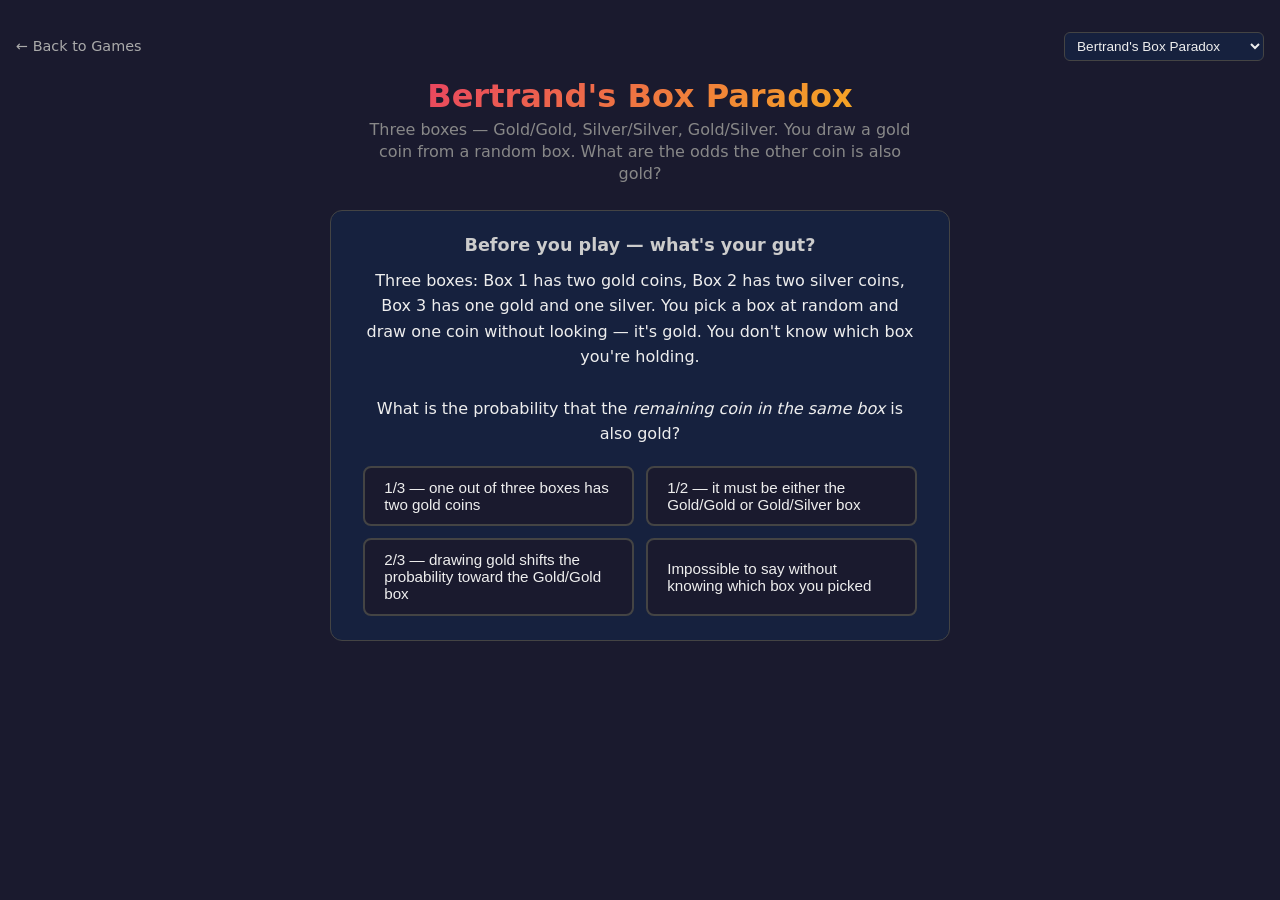
==== bertrands-box.html @ 999a2eb4 "Expand to full 11-game probability paradoxes site - Hub page (index.html) with card grid linking all" ====
<!DOCTYPE html>
<html lang="en">
<head>
  <meta charset="UTF-8">
  <meta name="viewport" content="width=device-width, initial-scale=1.0">
  <title>Bertrand's Box Paradox - Probability Paradoxes</title>
  <link rel="stylesheet" href="shared.css">
  <style>
    .boxes-container {
      display: flex;
      gap: 24px;
      justify-content: center;
      flex-wrap: wrap;
      margin-bottom: 1rem;
    }
    .box {
      width: 130px;
      height: 110px;
      background: linear-gradient(170deg, #2a2a4e, #1a1a36);
      border: 2px solid var(--border-mid);
      border-radius: 10px;
      position: relative;
      display: flex;
      align-items: flex-end;
      justify-content: center;
      gap: 12px;
      padding-bottom: 14px;
      transition: border-color 0.3s, box-shadow 0.3s, transform 0.2s;
    }
    .box .box-label {
      position: absolute;
      top: 6px;
      left: 0;
      right: 0;
      text-align: center;
      font-size: 0.65rem;
      color: var(--text-dim);
      text-transform: uppercase;
      letter-spacing: 1px;
    }
    .box .box-lid {
      position: absolute;
      top: 0;
      left: -1px;
      right: -1px;
      height: 28px;
      background: linear-gradient(170deg, #3a3a5e, #2a2a46);
      border-radius: 10px 10px 0 0;
      border-bottom: 1px solid var(--border-mid);
      transition: transform 0.4s ease, opacity 0.4s ease;
      transform-origin: top center;
      z-index: 2;
    }
    .box .box-lid .lid-label {
      position: absolute;
      bottom: 4px;
      left: 0;
      right: 0;
      text-align: center;
      font-size: 0.6rem;
      color: var(--text-dim);
      letter-spacing: 1px;
      text-transform: uppercase;
    }
    .box.revealed .box-lid {
      transform: perspective(200px) rotateX(-80deg);
      opacity: 0.5;
    }
    .box.selected {
      border-color: var(--accent-red);
      box-shadow: 0 0 20px rgba(233, 69, 96, 0.4);
      transform: translateY(-4px);
    }
    .box.dimmed {
      opacity: 0.35;
    }
    .coin {
      width: 36px;
      height: 36px;
      border-radius: 50%;
      position: relative;
      z-index: 1;
      transition: transform 0.5s ease, box-shadow 0.3s, opacity 0.3s;
      display: flex;
      align-items: center;
      justify-content: center;
      font-size: 0.7rem;
      font-weight: 700;
      color: rgba(0,0,0,0.4);
    }
    .coin.gold {
      background: radial-gradient(circle at 35% 35%, #f5d67b, #c9a84c, #a8862a);
      box-shadow: 0 2px 8px rgba(201, 168, 76, 0.5);
    }
    .coin.silver {
      background: radial-gradient(circle at 35% 35%, #d0d0d0, #aaaaaa, #888888);
      box-shadow: 0 2px 8px rgba(170, 170, 170, 0.4);
    }
    .coin.hidden {
      background: #333;
      box-shadow: none;
      color: transparent;
    }
    .coin.drawn {
      transform: translateY(-50px) scale(1.4);
      z-index: 10;
    }
    .coin.drawn.gold {
      box-shadow: 0 0 20px rgba(201, 168, 76, 0.7);
    }
    .coin.drawn.silver {
      box-shadow: 0 0 20px rgba(170, 170, 170, 0.6);
    }
    .coin.other-revealed {
      animation: coinReveal 0.5s ease-out;
    }
    @keyframes coinReveal {
      0% { transform: scale(0.5); opacity: 0; }
      60% { transform: scale(1.15); }
      100% { transform: scale(1); opacity: 1; }
    }

    .guess-buttons {
      display: flex;
      gap: 1rem;
      justify-content: center;
      margin: 1rem 0;
    }
    .guess-btn {
      padding: 0.6rem 1.8rem;
      border: 2px solid var(--border-mid);
      border-radius: 8px;
      background: var(--bg-card);
      color: var(--text-primary);
      font-size: 1rem;
      font-weight: 600;
      cursor: pointer;
      transition: all 0.2s;
    }
    .guess-btn:hover {
      transform: translateY(-2px);
    }
    .guess-btn.gold-guess {
      border-color: #c9a84c;
      color: #c9a84c;
    }
    .guess-btn.gold-guess:hover {
      background: rgba(201, 168, 76, 0.15);
      box-shadow: 0 4px 12px rgba(201, 168, 76, 0.3);
    }
    .guess-btn.silver-guess {
      border-color: #aaa;
      color: #aaa;
    }
    .guess-btn.silver-guess:hover {
      background: rgba(170, 170, 170, 0.1);
      box-shadow: 0 4px 12px rgba(170, 170, 170, 0.2);
    }

    .number-line {
      width: 100%;
      max-width: 400px;
      margin: 1rem auto;
      position: relative;
      height: 50px;
    }
    .number-line-track {
      position: absolute;
      top: 16px;
      left: 0;
      right: 0;
      height: 6px;
      background: var(--border-dark);
      border-radius: 3px;
    }
    .number-line-fill {
      height: 100%;
      border-radius: 3px;
      background: linear-gradient(90deg, var(--accent-red), var(--accent-gold));
      transition: width 0.5s ease;
    }
    .number-line-marker {
      position: absolute;
      top: 0;
      transform: translateX(-50%);
      text-align: center;
      font-size: 0.6rem;
      color: var(--text-dim);
    }
    .number-line-marker .marker-line {
      width: 1px;
      height: 10px;
      background: var(--text-dim);
      margin: 2px auto 0;
    }
    .number-line-indicator {
      position: absolute;
      top: 6px;
      transform: translateX(-50%);
      width: 14px;
      height: 14px;
      background: var(--accent-gold);
      border-radius: 50%;
      border: 2px solid #fff;
      box-shadow: 0 0 8px rgba(245, 166, 35, 0.6);
      transition: left 0.5s ease;
      z-index: 3;
    }
    .number-line-indicator .indicator-label {
      position: absolute;
      top: -18px;
      left: 50%;
      transform: translateX(-50%);
      font-size: 0.7rem;
      font-weight: 700;
      color: var(--accent-gold);
      white-space: nowrap;
    }
    .number-line-labels {
      position: absolute;
      bottom: 0;
      left: 0;
      right: 0;
      display: flex;
      justify-content: space-between;
      font-size: 0.6rem;
      color: var(--text-dim);
    }

    .silver-skip {
      text-align: center;
      color: var(--text-dim);
      font-size: 0.85rem;
      margin: 0.5rem 0;
      font-style: italic;
    }

    .result-flash {
      animation: flashResult 0.4s ease-out;
    }
    @keyframes flashResult {
      0% { transform: scale(0.8); opacity: 0; }
      60% { transform: scale(1.05); }
      100% { transform: scale(1); opacity: 1; }
    }

    .auto-progress {
      width: 100%;
      max-width: 350px;
      height: 5px;
      background: var(--border-dark);
      border-radius: 3px;
      margin: 0.5rem auto;
      overflow: hidden;
      display: none;
    }
    .auto-progress-fill {
      height: 100%;
      background: var(--accent-red);
      border-radius: 3px;
      transition: width 0.05s;
      width: 0;
    }
  </style>
</head>
<body>

<a href="index.html" class="back-link">&larr; Back to Games</a>
<h1>Bertrand's Box Paradox</h1>
<p class="subtitle">Three boxes — Gold/Gold, Silver/Silver, Gold/Silver. You draw a gold coin from a random box. What are the odds the other coin is also gold?</p>

<div class="quiz-panel" id="quizPanel">
  <h2>Before you play — what's your gut?</h2>
  <p class="quiz-question">
    Three boxes: Box 1 has two gold coins, Box 2 has two silver coins, Box 3 has one gold and one silver. You pick a box at random and draw one coin without looking — it's gold. You don't know which box you're holding.<br><br>
    What is the probability that the <em>remaining coin in the same box</em> is also gold?
  </p>
  <div class="quiz-options">
    <button class="quiz-btn" onclick="bertQuiz('a')">1/3 — one out of three boxes has two gold coins</button>
    <button class="quiz-btn" onclick="bertQuiz('b')">1/2 — it must be either the Gold/Gold or Gold/Silver box</button>
    <button class="quiz-btn" onclick="bertQuiz('c')">2/3 — drawing gold shifts the probability toward the Gold/Gold box</button>
    <button class="quiz-btn" onclick="bertQuiz('d')">Impossible to say without knowing which box you picked</button>
  </div>
  <div class="quiz-feedback" id="quizFeedback">
    <span id="quizFeedbackText"></span><br>
    <button class="quiz-continue" onclick="document.getElementById('quizPanel').style.display='none'; document.getElementById('gameSection').style.display='block';">Play and watch it converge &rarr;</button>
  </div>
</div>

<div id="gameSection" style="display:none;">
<div class="status" id="status">Three boxes, shuffled. Click a box to pick it!</div>

<div class="game-area" id="gameArea" style="flex-direction:column; align-items:center;">
  <div class="boxes-container" id="boxesContainer"></div>
  <div class="guess-buttons" id="guessButtons" style="display:none;">
    <button class="guess-btn gold-guess" onclick="makeGuess('gold')">Other is Gold</button>
    <button class="guess-btn silver-guess" onclick="makeGuess('silver')">Other is Silver</button>
  </div>
  <div class="silver-skip" id="silverSkip" style="display:none;"></div>
</div>

<div class="controls">
  <button class="btn-secondary" id="btnAuto" onclick="autoRun()">Auto-Run 500</button>
  <button class="btn-secondary btn-small" onclick="resetAllStats()">Reset Stats</button>
</div>

<div class="scoreboard">
  <div class="score-box">
    <div class="label">Gold Draws</div>
    <div class="value neutral" id="goldDraws">0</div>
  </div>
  <div class="score-box">
    <div class="label">Other was Gold</div>
    <div class="value win" id="otherGold">0</div>
  </div>
  <div class="score-box">
    <div class="label">Observed Rate</div>
    <div class="value" id="observedRate" style="color:var(--accent-gold)">-</div>
  </div>
  <div class="score-box">
    <div class="label">Expected</div>
    <div class="value" id="expectedRate" style="color:var(--text-dim)">66.7%</div>
  </div>
</div>

<div class="number-line" id="numberLine">
  <div class="number-line-track">
    <div class="number-line-fill" id="nlFill" style="width:0"></div>
  </div>
  <div class="number-line-marker" style="left:50%;">
    <span>1/2</span>
    <div class="marker-line"></div>
  </div>
  <div class="number-line-marker" style="left:66.7%;">
    <span>2/3</span>
    <div class="marker-line"></div>
  </div>
  <div class="number-line-indicator" id="nlIndicator" style="left:0; display:none;">
    <span class="indicator-label" id="nlLabel">-</span>
  </div>
  <div class="number-line-labels">
    <span>0%</span>
    <span>100%</span>
  </div>
</div>

<div class="auto-progress" id="autoProgress">
  <div class="auto-progress-fill" id="autoProgressFill"></div>
</div>

<details class="explanation">
  <summary>How does this work?</summary>
  <p>There are three boxes: one has <strong>two gold coins</strong>, one has <strong>two silver coins</strong>, and one has <strong>one gold and one silver</strong>.</p>
  <p>You draw a coin at random. If it's gold, what's the probability the <em>other</em> coin in the same box is also gold?</p>
  <p>Most people say <strong>1/2</strong> -- reasoning there are two boxes with gold (the GG box and the GS box), so it's 50-50. But the answer is actually <strong>2/3</strong>.</p>
  <p>The key insight: there are <strong>3 gold coins total</strong>. Two of them are in the Gold/Gold box, and only one is in the Gold/Silver box. So given you drew a gold coin, 2 out of 3 times you drew from the Gold/Gold box -- meaning the other coin is gold.</p>
</details>
</div><!-- end gameSection -->

<script src="shared.js"></script>
<script>
  function bertQuiz(answer) {
    var btns = document.querySelectorAll('.quiz-btn');
    btns.forEach(function(b) { b.disabled = true; });
    var fb = document.getElementById('quizFeedback');
    var ft = document.getElementById('quizFeedbackText');
    if (answer === 'c') {
      btns[2].classList.add('correct');
      ft.textContent = '✓ Correct! The answer is 2/3. There are 3 gold coins total — 2 in the GG box, 1 in the GS box. Given you drew gold, you\'re twice as likely to be holding from the GG box. Play to watch it converge!';
      fb.className = 'quiz-feedback correct';
    } else if (answer === 'b') {
      btns[1].classList.add('incorrect'); btns[2].classList.add('reveal');
      ft.textContent = '✗ This is the most common wrong answer! The flaw: you didn\'t just pick a box — you picked a gold coin. There are 3 gold coins, and 2 of them belong to the GG box. So the probability is 2/3, not 1/2.';
      fb.className = 'quiz-feedback incorrect';
    } else if (answer === 'a') {
      btns[0].classList.add('incorrect'); btns[2].classList.add('reveal');
      ft.textContent = '✗ Not quite. 1/3 would be right if you were just picking a random box. But drawing gold gives you information — it rules out the SS box entirely and weights toward the GG box. The answer is 2/3.';
      fb.className = 'quiz-feedback incorrect';
    } else {
      btns[3].classList.add('incorrect'); btns[2].classList.add('reveal');
      ft.textContent = '✗ Actually, you can calculate it precisely using the gold coin as evidence. Three gold coins exist: two in GG, one in GS. Given you drew gold, you\'re 2x more likely to be in GG. The answer is 2/3.';
      fb.className = 'quiz-feedback incorrect';
    }
    fb.style.display = 'block';
  }

  var BOXES = [['gold','gold'], ['silver','silver'], ['gold','silver']];
  var BOX_LABELS = ['Gold / Gold', 'Silver / Silver', 'Gold / Silver'];
  
  var state = { phase: 'ready', boxIdx: -1, coinIdx: -1, otherCoin: null, mapping: [0, 1, 2] };
  var stats = loadState('bertrandStats', { goldDraws: 0, otherGold: 0 });

  function renderBoxes() {
    var container = $('boxesContainer');
    container.innerHTML = '';

    for (var b = 0; b < 3; b++) {
      var box = el('div', 'box');
      box.id = 'box-' + b;
      
      // Game auto-draws, so boxes are not manually clickable.

      var lid = el('div', 'box-lid');
      var lidLabel = el('span', 'lid-label', 'Box ' + (b + 1));
      lid.appendChild(lidLabel);
      box.appendChild(lid);

      var label = el('div', 'box-label', '');
      label.style.top = 'auto';
      label.style.bottom = '-22px';
      label.style.fontSize = '0.6rem';
      label.id = 'label-' + b;
      box.appendChild(label);

      var actualBoxContent = BOXES[state.mapping[b]];

      for (var c = 0; c < 2; c++) {
        var coinType = actualBoxContent[c];
        var coin = el('div', 'coin');
        coin.id = 'coin-' + b + '-' + c;

        if (state.phase === 'ready') {
          coin.classList.add('hidden');
          coin.textContent = '?';
        } else if (state.phase === 'drawn' || state.phase === 'guessing') {
          if (b === state.boxIdx && c === state.coinIdx) {
            coin.classList.add(coinType);
            coin.classList.add('drawn');
            coin.textContent = coinType === 'gold' ? 'G' : 'S';
          } else if (b === state.boxIdx && c !== state.coinIdx) {
            coin.classList.add('hidden');
            coin.textContent = '?';
          } else {
            coin.classList.add('hidden');
            coin.textContent = '?';
          }
        } else if (state.phase === 'revealed') {
          coin.classList.add(coinType);
          coin.textContent = coinType === 'gold' ? 'G' : 'S';
          if (b === state.boxIdx && c === state.coinIdx) {
            coin.classList.add('drawn');
          }
          if (b === state.boxIdx && c !== state.coinIdx) {
            coin.classList.add('other-revealed');
          }
        }

        box.appendChild(coin);
      }

      if (state.phase !== 'ready' && b === state.boxIdx) {
        box.classList.add('selected');
        box.classList.add('revealed');
        if (state.phase === 'revealed') {
          label.textContent = BOX_LABELS[state.mapping[b]];
        }
      }
      if (state.phase !== 'ready' && state.phase !== 'drawn' && b !== state.boxIdx) {
        if (state.phase === 'revealed') {
          box.classList.add('revealed');
          label.textContent = BOX_LABELS[state.mapping[b]];
        } else {
          box.classList.add('dimmed');
        }
      }
      
      if (state.phase === 'ready') {
         label.textContent = '';
      }

      container.appendChild(box);
    }
  }

  function updateScoreboard() {
    setText('goldDraws', stats.goldDraws);
    setText('otherGold', stats.otherGold);
    if (stats.goldDraws > 0) {
      var rate = stats.otherGold / stats.goldDraws;
      setText('observedRate', pct(rate, 1));
      updateNumberLine(rate);
    } else {
      setText('observedRate', '-');
      $('nlIndicator').style.display = 'none';
      $('nlFill').style.width = '0';
    }
  }

  function updateNumberLine(rate) {
    var pctVal = rate * 100;
    var indicator = $('nlIndicator');
    indicator.style.display = 'block';
    indicator.style.left = pctVal + '%';
    $('nlLabel').textContent = pct(rate, 1);
    $('nlFill').style.width = pctVal + '%';
  }

  function resetGame() {
    state.phase = 'ready';
    state.boxIdx = -1;
    state.coinIdx = -1;
    state.otherCoin = null;
    shuffle(state.mapping);

    // Auto-draw a gold coin
    var bx, ci, drawn;
    do {
      bx = randInt(0, 2);
      ci = randInt(0, 1);
      drawn = BOXES[state.mapping[bx]][ci];
    } while (drawn === 'silver');

    state.boxIdx = bx;
    state.coinIdx = ci;
    state.otherCoin = BOXES[state.mapping[bx]][1 - ci];
    state.phase = 'guessing';

    $('guessButtons').style.display = 'flex';
    var skip = $('silverSkip');
    if (skip) skip.style.display = 'none';
    setText('status', 'A GOLD coin has been drawn! Is the other coin in this box Gold or Silver?');
    renderBoxes();
  }

  function makeGuess(guess) {
    if (state.phase !== 'guessing') return;

    state.phase = 'revealed';
    $('guessButtons').style.display = 'none';

    stats.goldDraws++;
    if (state.otherCoin === 'gold') stats.otherGold++;
    saveState('bertrandStats', stats);

    renderBoxes();
    updateScoreboard();

    var correct = (guess === state.otherCoin);
    var otherLabel = state.otherCoin === 'gold' ? 'GOLD' : 'SILVER';
    var boxLabel = BOX_LABELS[state.mapping[state.boxIdx]];

    var againBtn = '<br><button class="btn-primary" onclick="resetGame()" style="margin-top:0.5rem">Play Again</button>';
    var resText = correct ? 'Correct! ' : 'Wrong! ';
    
    $('status').innerHTML = resText + 'The other coin is ' + otherLabel + '. (Box was: ' + boxLabel + ')' + againBtn;
  }

  function autoRun() {
    var btn = $('btnAuto');
    btn.disabled = true;
    btn.textContent = 'Running...';
    var pbar = $('autoProgress');
    pbar.style.display = 'block';
    var pfill = $('autoProgressFill');

    var N = 500;
    var goldCount = 0;
    var otherGoldCount = 0;

    runSimulation(N, function() {
      var bx = randInt(0, 2);
      var ci = randInt(0, 1);
      var drawn = BOXES[bx][ci];
      if (drawn === 'silver') return null;
      var other = BOXES[bx][1 - ci];
      return other === 'gold' ? 1 : 0;
    }, function(done, results) {
      pfill.style.width = ((done / N) * 100) + '%';
    }, function(results) {
      results.forEach(function(r) {
        if (r !== null) {
          stats.goldDraws++;
          if (r === 1) stats.otherGold++;
        }
      });
      saveState('bertrandStats', stats);

      btn.disabled = false;
      btn.textContent = 'Auto-Run 500';
      pbar.style.display = 'none';
      pfill.style.width = '0';

      updateScoreboard();

      var goldInRun = 0, otherGoldInRun = 0;
      results.forEach(function(r) {
        if (r !== null) { goldInRun++; if (r === 1) otherGoldInRun++; }
      });
      
      resetGame();
      
      setText('status', 'Auto-run complete! ' + goldInRun + ' gold draws, ' +
        otherGoldInRun + ' had gold as other coin (' + pct(goldInRun > 0 ? otherGoldInRun / goldInRun : 0, 1) + ').<br>A new GOLD coin has been drawn! Is the other coin Gold or Silver?');
    }, 100);
  }

  function resetAllStats() {
    stats = { goldDraws: 0, otherGold: 0 };
    saveState('bertrandStats', stats);
    resetGame();
    updateScoreboard();
  }

  resetGame();
  updateScoreboard();
</script>
</body>
</html>
---- shared.css ----
/* === Probability Paradoxes - Shared Styles === */

*, *::before, *::after { box-sizing: border-box; margin: 0; padding: 0; }

:root {
  --bg-dark: #1a1a2e;
  --bg-card: #16213e;
  --accent-red: #e94560;
  --accent-red-hover: #d63350;
  --accent-gold: #f5a623;
  --accent-green: #4caf50;
  --text-primary: #eee;
  --text-secondary: #ccc;
  --text-muted: #aaa;
  --text-dim: #888;
  --border-dark: #333;
  --border-mid: #444;
}

body {
  font-family: 'Segoe UI', system-ui, sans-serif;
  background: var(--bg-dark);
  color: var(--text-primary);
  min-height: 100vh;
  display: flex;
  flex-direction: column;
  align-items: center;
  padding: 2rem 1rem;
}

/* Typography */
h1 {
  font-size: 2rem;
  margin-bottom: 0.25rem;
  background: linear-gradient(135deg, var(--accent-red), var(--accent-gold));
  -webkit-background-clip: text;
  background-clip: text;
  -webkit-text-fill-color: transparent;
}

.subtitle {
  color: var(--text-dim);
  margin-bottom: 1.5rem;
  text-align: center;
  max-width: 550px;
  line-height: 1.4;
}

/* Back link */
.nav-header {
  width: 100%;
  display: flex;
  justify-content: space-between;
  align-items: center;
  margin-bottom: 1rem;
}
.back-link {
  color: var(--text-muted);
  text-decoration: none;
  font-size: 0.9rem;
  transition: color 0.2s;
}
.back-link:hover { color: var(--text-primary); }

.quick-nav-select {
  padding: 0.3rem 0.5rem;
  border-radius: 6px;
  border: 1px solid var(--border-mid);
  background: var(--bg-card);
  color: var(--text-primary);
  font-size: 0.85rem;
  cursor: pointer;
}

/* Controls */
.controls {
  display: flex;
  gap: 1rem;
  align-items: center;
  margin-bottom: 1.5rem;
  flex-wrap: wrap;
  justify-content: center;
}
.controls label {
  font-size: 0.95rem;
  color: var(--text-muted);
  display: flex;
  align-items: center;
  gap: 0.4rem;
}
.controls input[type="number"],
.controls select {
  padding: 0.4rem 0.5rem;
  border-radius: 6px;
  border: 1px solid var(--border-mid);
  background: var(--bg-card);
  color: var(--text-primary);
  font-size: 1rem;
  text-align: center;
}
.controls input[type="number"] { width: 80px; }
.controls select { text-align: left; }
.controls input[type="range"] { accent-color: var(--accent-red); }

/* Buttons */
button {
  padding: 0.5rem 1.2rem;
  border: none;
  border-radius: 6px;
  font-size: 0.95rem;
  cursor: pointer;
  transition: transform 0.1s, background 0.2s;
}
button:active { transform: scale(0.96); }
.btn-primary { background: var(--accent-red); color: #fff; }
.btn-primary:hover { background: var(--accent-red-hover); }
.btn-secondary { background: var(--bg-card); color: var(--text-secondary); border: 1px solid var(--border-mid); }
.btn-secondary:hover { background: #1a2744; }
.btn-small { padding: 0.35rem 0.8rem; font-size: 0.85rem; }

/* Status */
.status {
  font-size: 1.1rem;
  min-height: 1.6rem;
  margin-bottom: 1rem;
  text-align: center;
  color: var(--accent-gold);
  font-weight: 600;
}

/* Game area */
.game-area {
  width: 100%;
  max-width: 900px;
  margin-bottom: 1.5rem;
  display: flex;
  flex-wrap: wrap;
  gap: 12px;
  justify-content: center;
}

/* Scoreboard */
.scoreboard {
  display: flex;
  gap: 1.5rem;
  margin-bottom: 1rem;
  flex-wrap: wrap;
  justify-content: center;
}
.score-box {
  background: var(--bg-card);
  border: 1px solid var(--border-dark);
  border-radius: 10px;
  padding: 0.8rem 1.5rem;
  text-align: center;
  min-width: 110px;
}
.score-box .label {
  font-size: 0.7rem;
  color: var(--text-dim);
  text-transform: uppercase;
  letter-spacing: 1px;
}
.score-box .value {
  font-size: 1.4rem;
  font-weight: 700;
  margin-top: 0.2rem;
}
.score-box .value.win { color: var(--accent-green); }
.score-box .value.lose { color: var(--accent-red); }
.score-box .value.neutral { color: var(--accent-gold); }

/* Explanation panel */
.explanation {
  max-width: 600px;
  width: 100%;
  background: var(--bg-card);
  border: 1px solid var(--border-dark);
  border-radius: 10px;
  padding: 1.2rem 1.5rem;
  margin-top: 1rem;
  line-height: 1.6;
  font-size: 0.9rem;
  color: var(--text-muted);
}
.explanation summary {
  cursor: pointer;
  color: var(--text-secondary);
  font-weight: 600;
  font-size: 0.95rem;
}
.explanation p { margin-top: 0.6rem; }
.explanation strong { color: var(--text-secondary); }

/* Pre-game quiz */
.quiz-panel {
  background: var(--bg-card);
  border: 1px solid var(--border-mid);
  border-radius: 12px;
  padding: 1.5rem 2rem;
  margin: 0 auto 1.5rem;
  max-width: 620px;
  width: 100%;
  text-align: center;
}
.quiz-panel h2 {
  font-size: 1.1rem;
  color: var(--text-secondary);
  margin-bottom: 0.8rem;
  font-weight: 600;
  -webkit-text-fill-color: var(--text-secondary);
  background: none;
}
.quiz-question {
  font-size: 1rem;
  line-height: 1.6;
  color: var(--text-primary);
  margin-bottom: 1.2rem;
}
.quiz-options {
  display: flex;
  flex-wrap: wrap;
  gap: 0.75rem;
  justify-content: center;
}
.quiz-btn {
  padding: 0.7rem 1.2rem;
  border: 2px solid var(--border-mid);
  border-radius: 8px;
  background: var(--bg-dark);
  color: var(--text-primary);
  font-size: 0.95rem;
  font-weight: 500;
  cursor: pointer;
  transition: all 0.2s;
  flex: 1 1 calc(50% - 0.75rem);
  min-width: 160px;
  text-align: left;
}
.quiz-btn:hover { border-color: var(--accent-gold); transform: translateY(-1px); }
.quiz-btn.correct { border-color: var(--accent-green); background: rgba(76,175,80,0.12); color: var(--accent-green); cursor: default; }
.quiz-btn.incorrect { border-color: var(--accent-red); background: rgba(233,69,96,0.12); color: var(--accent-red); cursor: default; }
.quiz-btn.reveal { border-color: var(--accent-gold); background: rgba(245,166,35,0.1); cursor: default; }
.quiz-feedback {
  margin-top: 1rem;
  padding: 0.75rem 1rem;
  border-radius: 8px;
  font-size: 0.95rem;
  line-height: 1.5;
  display: none;
}
.quiz-feedback.correct { background: rgba(76,175,80,0.1); border: 1px solid var(--accent-green); color: var(--accent-green); }
.quiz-feedback.incorrect { background: rgba(233,69,96,0.1); border: 1px solid var(--accent-red); color: var(--text-secondary); }
.quiz-feedback .quiz-continue {
  display: inline-block;
  margin-top: 0.6rem;
  padding: 0.4rem 1rem;
  background: var(--accent-red);
  color: #fff;
  border: none;
  border-radius: 6px;
  cursor: pointer;
  font-size: 0.9rem;
  font-weight: 600;
}
.quiz-feedback .quiz-continue:hover { background: var(--accent-red-hover); }

/* Bar chart */
.bar-chart {
  display: flex;
  align-items: flex-end;
  gap: 4px;
  height: 200px;
  width: 100%;
  max-width: 600px;
  padding-bottom: 24px;
  position: relative;
}
.bar-col {
  flex: 1;
  height: 100%;
  display: flex;
  flex-direction: column;
  align-items: center;
  justify-content: flex-end;
  position: relative;
  min-width: 0;
}
.bar {
  width: 70%;
  border-radius: 3px 3px 0 0;
  transition: height 0.3s ease;
  background: var(--accent-red);
  min-height: 1px;
}
.bar.expected {
  position: absolute;
  bottom: 0;
  width: 70%;
  background: var(--accent-gold);
  opacity: 0.35;
  border-radius: 3px 3px 0 0;
}
.bar-label {
  font-size: 0.65rem;
  color: var(--text-dim);
  margin-top: 4px;
  white-space: nowrap;
}
.bar-value {
  font-size: 0.6rem;
  color: var(--text-muted);
  margin-bottom: 2px;
}

/* Dot grid (False Positive, etc.) */
.dot-grid {
  display: flex;
  flex-wrap: wrap;
  gap: 2px;
  justify-content: center;
  max-width: 600px;
}
.dot-grid .dot {
  width: 8px;
  height: 8px;
  border-radius: 50%;
  background: var(--border-dark);
}
.dot-grid .dot.true-positive { background: var(--accent-green); }
.dot-grid .dot.false-positive { background: var(--accent-red); }
.dot-grid .dot.true-negative { background: #2a2a3e; }
.dot-grid .dot.false-negative { background: var(--accent-gold); }

/* Data table (Simpson's, etc.) */
.data-table {
  border-collapse: collapse;
  margin: 1rem auto;
  font-size: 0.9rem;
}
.data-table th, .data-table td {
  padding: 0.5rem 1rem;
  border: 1px solid var(--border-dark);
  text-align: center;
}
.data-table th {
  background: var(--bg-card);
  color: var(--text-secondary);
  font-weight: 600;
}
.data-table td { color: var(--text-muted); }
.data-table .highlight { color: var(--accent-green); font-weight: 700; }
.data-table .lowlight { color: var(--accent-red); font-weight: 700; }

/* Result display (big number) */
.big-result {
  font-size: 2.5rem;
  font-weight: 800;
  color: var(--accent-gold);
  text-align: center;
  margin: 1rem 0;
}
.big-result.win { color: var(--accent-green); }
.big-result.lose { color: var(--accent-red); }

/* Slider with value display */
.slider-group {
  display: flex;
  align-items: center;
  gap: 0.5rem;
}
.slider-group input[type="range"] {
  width: 160px;
}
.slider-value {
  min-width: 50px;
  text-align: right;
  color: var(--accent-gold);
  font-weight: 600;
  font-size: 0.9rem;
}

/* Color legend */
.legend {
  display: flex;
  gap: 1.2rem;
  flex-wrap: wrap;
  justify-content: center;
  margin: 0.5rem 0;
  font-size: 0.8rem;
  color: var(--text-muted);
}
.legend-item {
  display: flex;
  align-items: center;
  gap: 0.3rem;
}
.legend-dot {
  width: 10px;
  height: 10px;
  border-radius: 50%;
}

/* Responsive */
@media (max-width: 500px) {
  h1 { font-size: 1.5rem; }
  .scoreboard { gap: 0.8rem; }
  .score-box { min-width: 85px; padding: 0.6rem 0.8rem; }
  .score-box .value { font-size: 1.2rem; }
  .controls { gap: 0.6rem; }
}
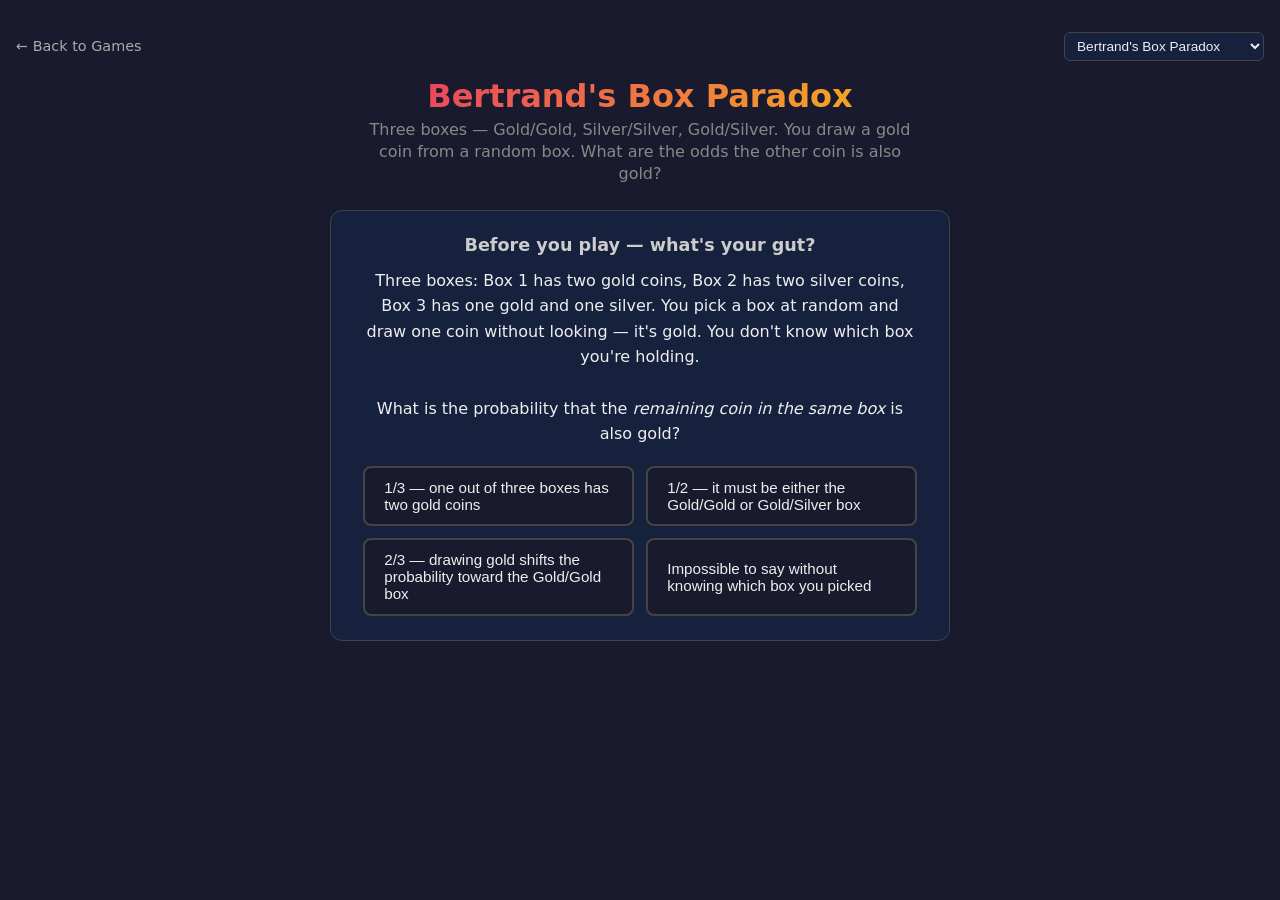
==== commit 752a08be: "Add Two Children Problem game and fix Bertrand's Box <br> bug - Add two-children.html: interactive s" ====
--- a/bertrands-box.html
+++ b/bertrands-box.html
@@ -589,8 +589,8 @@
       
       resetGame();
       
-      setText('status', 'Auto-run complete! ' + goldInRun + ' gold draws, ' +
-        otherGoldInRun + ' had gold as other coin (' + pct(goldInRun > 0 ? otherGoldInRun / goldInRun : 0, 1) + ').<br>A new GOLD coin has been drawn! Is the other coin Gold or Silver?');
+      $('status').innerHTML = 'Auto-run complete! ' + goldInRun + ' gold draws, ' +
+        otherGoldInRun + ' had gold as other coin (' + pct(goldInRun > 0 ? otherGoldInRun / goldInRun : 0, 1) + ').<br>A new GOLD coin has been drawn! Is the other coin Gold or Silver?';
     }, 100);
   }
 
